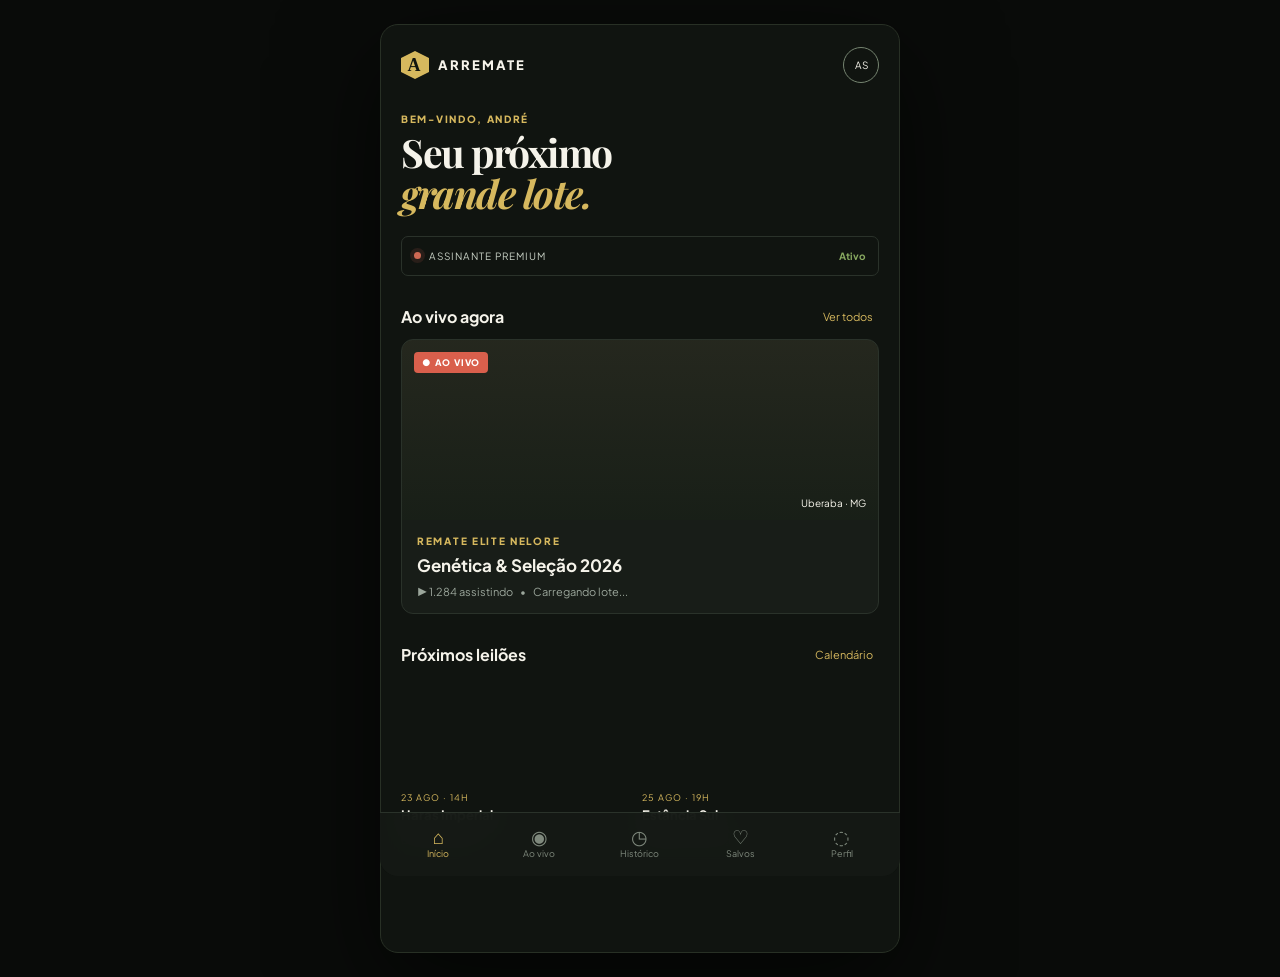
==== referenced-chatgpt-conversation-this-is-an/app-cliente-mobile/index.html @ c7da7d22 "feat: criar Modal HTML elegante para o botao Criar Alerta no app mobile" ====
<!doctype html>
<html lang="pt-BR">
  <head>
    <meta charset="UTF-8" />
    <meta name="viewport" content="width=device-width, initial-scale=1.0" />
    <meta name="theme-color" content="#101410" />
    <title>Arremate — Leilões premium</title>
    <link rel="stylesheet" href="style.css?v=5.0" />
  </head>
  <body>
    <main class="app-shell">
      <header class="topbar">
        <div class="brand"><span class="brand-mark">A</span><span>ARREMATE</span></div>
        <button class="avatar" aria-label="Abrir perfil">AS</button>
      </header>

      <section class="screen active" data-screen="home">
        <p class="eyebrow">BEM-VINDO, ANDRÉ</p>
        <h1>Seu próximo<br /><em>grande lote.</em></h1>
        <div class="membership"><span class="live-dot"></span><span>ASSINANTE PREMIUM</span><strong>Ativo</strong></div>
        <div class="section-heading"><h2>Ao vivo agora</h2><button data-go="live">Ver todos</button></div>
        <article class="auction-card" data-go="live">
          <div class="auction-image cattle-image"><span class="live-badge">● AO VIVO</span><div class="image-shade"></div><span class="auction-place">Uberaba · MG</span></div>
          <div class="auction-copy"><p>REMATE ELITE NELORE</p><h3>Genética &amp; Seleção 2026</h3><div><span>▶ 1.284 assistindo</span><span>•</span><span id="home-card-lot">Carregando lote...</span></div></div>
        </article>
        <div class="section-heading"><h2>Próximos leilões</h2><button>Calendário</button></div>
        <div class="upcoming-row">
          <article class="mini-auction"><div class="mini-image horse-image"></div><p>23 AGO · 14H</p><h3>Haras Imperial</h3><span>Equinos de elite</span></article>
          <article class="mini-auction"><div class="mini-image farm-image"></div><p>25 AGO · 19H</p><h3>Estância Sul</h3><span>Reprodutores Angus</span></article>
        </div>
      </section>

      <section class="screen" data-screen="live">
        <div class="backline"><button data-go="home">‹ Voltar</button><span class="live-badge">● AO VIVO</span></div>
        <div class="video-container">
          <div class="video-header">
            <span class="auth-badge">TRANSMISSÃO AUTORIZADA</span>
            <button id="change-video-btn" class="text-link-btn">Trocar vídeo ⚙</button>
          </div>
          <div class="video-wrapper">
            <div id="video-placeholder" class="video-placeholder">Carregando transmissão...</div>
            <iframe id="youtube-player" src="" title="Transmissão do Leilão" frameborder="0" allow="accelerometer; autoplay; clipboard-write; encrypted-media; gyroscope; picture-in-picture" allowfullscreen style="display:none;"></iframe>
          </div>
        </div>
        <div class="auction-title"><div><p>REMATE ELITE NELORE</p><h2>Genética &amp; Seleção 2026</h2></div><button class="icon-button favorite" aria-label="Favoritar">♡</button></div>
        <div class="lot-card">
          <div class="lot-label"><span>LOTE ATUAL</span><strong id="lot-number">047</strong></div>
          <div class="lot-main"><p>VALOR ATUAL</p><h1 id="price">R$ 18.500,00</h1><span class="up-arrow">↑ R$ 500,00 no último lance</span></div>
          <div class="lot-divider"></div>
          <h3 id="description">20 novilhas Nelore prenhes</h3>
          <p class="details">Linhagem selecionada · 24 meses · Fazenda Santa Clara</p>
          <div class="lot-actions"><button class="outline-button" id="alert-button">♢ Criar alerta</button><button class="gold-button" id="save-button">Salvar lote</button></div>
        </div>
        <button id="whatsapp-bid-btn" class="whatsapp-btn floating-bid-btn" style="display:none;">
          <span style="font-size:20px;">💬</span> Dar Lance pelo WhatsApp
        </button>
        <div class="section-heading history-heading"><h2>Movimentação</h2><button data-go="history">Histórico completo</button></div>
        <ol class="timeline">
          <li><span class="time">14:35:21</span><div><strong>R$ 18.500,00</strong><small>Novo lance registrado</small></div></li>
          <li><span class="time">14:35:08</span><div><strong>R$ 18.000,00</strong><small>Atualização de preço</small></div></li>
          <li><span class="time">14:34:32</span><div><strong>Lote 047</strong><small>Lote iniciado</small></div></li>
        </ol>
      </section>

      <section class="screen" data-screen="history">
        <p class="eyebrow">REMATE ELITE NELORE</p><h1>Histórico de<br /><em>lotes.</em></h1>
        <div class="filter-row"><button class="filter active-filter">Todos</button><button class="filter">Arrematados</button><button class="filter">Favoritos</button></div>
        <div class="history-list">
          <article><span class="lot-chip">047</span><div><strong>20 novilhas Nelore prenhes</strong><small>Agora · em andamento</small></div><b>R$ 18.500</b></article>
          <article><span class="lot-chip muted">046</span><div><strong>Touro Nelore PO, 36 meses</strong><small>14:28 · arrematado</small></div><b>R$ 42.000</b></article>
          <article><span class="lot-chip muted">045</span><div><strong>25 bezerras Nelore</strong><small>14:17 · arrematado</small></div><b>R$ 31.500</b></article>
          <article><span class="lot-chip muted">044</span><div><strong>Embriões sexados, lote especial</strong><small>14:02 · arrematado</small></div><b>R$ 27.000</b></article>
        </div>
      </section>

      <section class="screen" data-screen="favorites">
        <p class="eyebrow">SUA SELEÇÃO</p><h1>Lotes<br /><em>favoritos.</em></h1>
        <article class="saved-card"><div class="saved-image cattle-image"></div><div><span class="live-badge">● AO VIVO</span><h3>Lote 047</h3><p>20 novilhas Nelore prenhes</p><strong>R$ 18.500,00</strong></div></article>
        <div class="empty-note">Você receberá avisos quando houver novo lance nos lotes salvos.</div>
      </section>

      <section class="screen" data-screen="profile">
        <div class="profile-hero"><span class="profile-avatar">AS</span><div><p>ASSINANTE PREMIUM</p><h2>André Silva</h2><span>Plano ativo</span></div></div>
        <div class="profile-menu"><button>Minha assinatura <span>›</span></button><button>Notificações <span>›</span></button><button>Central de ajuda <span>›</span></button><button>Termos e privacidade <span>›</span></button></div>
      </section>

      <nav class="bottom-nav">
        <button class="nav-item active" data-go="home"><span>⌂</span>Início</button>
        <button class="nav-item" data-go="live"><span>◉</span>Ao vivo</button>
        <button class="nav-item" data-go="history"><span>◷</span>Histórico</button>
        <button class="nav-item" data-go="favorites"><span>♡</span>Salvos</button>
        <button class="nav-item" data-go="profile"><span>◌</span>Perfil</button>
      </nav>
    </main>
    <!-- Modal de Alerta de Palavras-Chave -->
    <div id="alert-modal" class="modal-overlay" style="display:none;">
      <div class="modal-card">
        <div class="modal-header">
          <h3>🔔 Criar Alerta por WhatsApp</h3>
          <button type="button" id="close-modal-btn" class="close-btn">&times;</button>
        </div>
        <p class="modal-sub">Receba avisos no WhatsApp quando lotes das suas categorias preferidas entrarem em pista.</p>
        
        <label class="modal-label">Categorias do Leilão:</label>
        <div class="keyword-chips">
          <button type="button" class="chip active" data-kw="Novilhas">Novilhas</button>
          <button type="button" class="chip active" data-kw="Nelore">Nelore</button>
          <button type="button" class="chip" data-kw="Machos">Machos</button>
          <button type="button" class="chip" data-kw="Bezerros">Bezerros</button>
          <button type="button" class="chip" data-kw="Matrizes">Matrizes</button>
          <button type="button" class="chip" data-kw="Angus">Angus</button>
          <button type="button" class="chip" data-kw="Equinos">Equinos</button>
        </div>

        <input type="text" id="alert-keywords-input" class="modal-input" placeholder="Ou digite palavras-chave (ex: Novilhas, Nelore)" value="Novilhas, Nelore" />

        <label class="modal-label">Seu WhatsApp (com DDD):</label>
        <input type="tel" id="alert-phone-input" class="modal-input" placeholder="(62) 99999-9999" />

        <div class="modal-actions">
          <button type="button" id="confirm-alert-btn" class="gold-button full-width">Ativar Alerta no WhatsApp</button>
        </div>
      </div>
    </div>

    <div class="toast" role="status"></div>
    <script src="app.js?v=10.0"></script>
  </body>
</html>
---- referenced-chatgpt-conversation-this-is-an/app-cliente-mobile/style.css ----
@import url('https://fonts.googleapis.com/css2?family=DM+Mono:wght@400;500&family=Playfair+Display:ital,wght@0,600;0,700;1,600&family=Plus+Jakarta+Sans:wght@400;500;600;700;800&display=swap');

:root { --bg:#101410; --surface:#181d18; --line:#2a322a; --soft:#9ba69b; --text:#f5f3ea; --gold:#d6b85e; --green:#89aa61; --red:#db765d; }
* { box-sizing:border-box; } body { margin:0; background:#090b09; color:var(--text); font-family:'Plus Jakarta Sans',sans-serif; } button { font:inherit; color:inherit; border:0; background:none; cursor:pointer; }
.app-shell { min-height:100vh; max-width:520px; margin:auto; background:var(--bg); padding:22px 20px 104px; position:relative; overflow:hidden; }
.topbar { display:flex; justify-content:space-between; align-items:center; margin-bottom:30px; }.brand { display:flex; align-items:center; gap:9px; letter-spacing:2px; font-weight:800; font-size:13px; }.brand-mark { display:grid; place-items:center; width:28px; height:28px; background:var(--gold); color:#12150f; font-family:Georgia; font-weight:700; font-size:18px; clip-path:polygon(50% 0,100% 25%,100% 75%,50% 100%,0 75%,0 25%); }.avatar { width:36px; height:36px; border:1px solid #758470; border-radius:50%; font-size:10px; }
.screen { display:none; animation:fade .25s ease; }.screen.active { display:block; } @keyframes fade { from {opacity:.2; transform:translateY(5px)} to {opacity:1; transform:none} }
.eyebrow, .auction-copy p, .auction-title p, .lot-main p, .profile-hero p { color:var(--gold); font-size:10px; letter-spacing:1.7px; font-weight:800; margin:0 0 7px; }.screen h1 { margin:0 0 22px; font-family:'Playfair Display',serif; font-size:39px; line-height:1.05; letter-spacing:-1.5px; }.screen h1 em { color:var(--gold); }.membership { height:40px; border:1px solid var(--line); border-radius:7px; padding:0 12px; display:flex; align-items:center; gap:8px; color:#c5cec2; font-size:10px; letter-spacing:1px; }.membership strong { margin-left:auto; color:var(--green); letter-spacing:0; }.live-dot { width:7px; height:7px; background:#cf6954; border-radius:50%; box-shadow:0 0 0 4px #cf695421; }
.section-heading { display:flex; align-items:center; justify-content:space-between; margin:30px 0 12px; }.section-heading h2 { font-size:16px; margin:0; }.section-heading button { font-size:11px; color:var(--gold); }.auction-card { background:var(--surface); border:1px solid var(--line); border-radius:12px; overflow:hidden; cursor:pointer; }.auction-image { height:180px; position:relative; }.cattle-image { background:linear-gradient(0deg,#19241544,#c4a96a13), url('https://images.unsplash.com/photo-1545468800-85cc9bc6ecf7?auto=format&fit=crop&w=900&q=80') center/cover; }.horse-image { background:url('https://images.unsplash.com/photo-1553284965-83fd3e82fa5a?auto=format&fit=crop&w=500&q=80') center/cover; }.farm-image { background:url('https://images.unsplash.com/photo-1500595046743-cd271d694d30?auto=format&fit=crop&w=500&q=80') center/cover; }.live-badge { background:#d95f4c; padding:5px 8px; border-radius:4px; color:white; font-size:9px; letter-spacing:.8px; font-weight:800; }.auction-image .live-badge { position:absolute; left:12px; top:12px; }.auction-place { position:absolute; right:12px; bottom:11px; font-size:10px; }.auction-copy { padding:15px; }.auction-copy h3 { margin:0 0 9px; font-size:17px; }.auction-copy div { color:var(--soft); font-size:11px; display:flex; gap:7px; }.upcoming-row { display:flex; gap:12px; overflow:hidden; }.mini-auction { width:48%; flex-shrink:0; }.mini-image { height:105px; border-radius:9px; margin-bottom:10px; }.mini-auction p { color:var(--gold); font-size:9px; letter-spacing:1px; margin:0 0 4px; }.mini-auction h3 { font-size:13px; margin:0 0 4px; }.mini-auction span { color:var(--soft); font-size:10px; }
.backline { display:flex; justify-content:space-between; align-items:center; margin-bottom:15px; }.backline button { color:#cbd0c8; font-size:12px; }
.video-container { background:var(--surface); border:1px solid #323b2f; border-radius:12px; overflow:hidden; box-shadow:0 8px 24px rgba(0,0,0,0.4); margin-bottom:12px; }
.video-header { display:flex; justify-content:space-between; align-items:center; padding:9px 12px; background:#141a13; border-bottom:1px solid #273024; font-size:10px; }
.auth-badge { color:#89aa61; font-weight:700; letter-spacing:1px; font-size:9px; display:flex; align-items:center; gap:6px; }
.auth-badge::before { content:''; display:inline-block; width:6px; height:6px; background:#89aa61; border-radius:50%; box-shadow:0 0 6px #89aa61; }
.text-link-btn { color:var(--gold); font-size:11px; cursor:pointer; opacity:0.85; transition:.2s; }
.text-link-btn:hover { opacity:1; text-decoration:underline; }
.video-wrapper { position:relative; width:100%; padding-top:56.25%; /* 16:9 Aspect Ratio */ background:#050705; }
.video-wrapper iframe { position:absolute; top:0; left:0; width:100%; height:100%; border:none; }
.video-placeholder { position:absolute; top:0; left:0; width:100%; height:100%; display:flex; align-items:center; justify-content:center; text-align:center; color:#7a8a76; font-size:12px; font-weight:600; padding:20px; background:#0a0e0a; letter-spacing:0.3px; }
.video-panel { height:210px; border-radius:12px; position:relative; overflow:hidden; display:flex; flex-direction:column; align-items:center; justify-content:center; }.video-panel:before { content:''; position:absolute; inset:0; background:#1014108a; }.video-panel > * { position:relative; }.play { width:54px; height:54px; padding-left:3px; display:grid; place-items:center; border:1px solid #ffffff8a; border-radius:50%; }.video-panel p { color:#fff; font-size:9px; letter-spacing:1px; margin:12px 0 3px; }.video-panel span { color:#d8ded5; font-size:11px; }.auction-title { display:flex; justify-content:space-between; align-items:center; margin:18px 2px; }.auction-title h2 { margin:0; font-size:18px; }.icon-button { width:38px; height:38px; border:1px solid var(--line); border-radius:50%; font-size:22px; }.lot-card { background:var(--surface); border:1px solid #394434; border-radius:12px; padding:17px; }.lot-label { display:flex; align-items:baseline; justify-content:space-between; }.lot-label span { font-size:10px; letter-spacing:1.5px; color:var(--soft); }.lot-label strong { color:var(--gold); font:600 28px 'Playfair Display'; }.lot-main { padding:13px 0 5px; }.lot-main h1 { margin:0 0 5px; font:700 30px 'Playfair Display'; letter-spacing:-1px; }.up-arrow { color:var(--green); font-size:11px; }.lot-divider { height:1px; background:var(--line); margin:15px 0; }.lot-card h3 { font-size:15px; margin:0 0 6px; }.details { color:var(--soft); font-size:11px; line-height:1.5; margin:0; }.lot-actions { display:flex; gap:10px; margin-top:16px; }.lot-actions button { padding:11px 10px; border-radius:6px; font-weight:700; font-size:11px; flex:1; }.outline-button { border:1px solid #566352; color:#e1e7de; }.gold-button { background:var(--gold); color:#222619; }.history-heading { margin-top:25px; }.timeline { list-style:none; padding:0; margin:0; border-left:1px solid #384036; }.timeline li { display:flex; gap:13px; padding:0 0 16px 14px; position:relative; }.timeline li:before { content:''; position:absolute; left:-4px; top:4px; width:7px; height:7px; border-radius:50%; background:var(--gold); }.time { color:var(--soft); font:10px 'DM Mono'; padding-top:2px; }.timeline strong { display:block; font-size:12px; }.timeline small { color:var(--soft); font-size:10px; }
.filter-row { display:flex; gap:7px; margin-bottom:18px; }.filter { border:1px solid var(--line); border-radius:99px; color:var(--soft); padding:8px 11px; font-size:11px; }.active-filter { color:#202518; background:var(--gold); border-color:var(--gold); }.history-list { display:grid; gap:8px; }.history-list article { padding:13px 10px; border:1px solid var(--line); border-radius:9px; display:grid; grid-template-columns:36px 1fr auto; gap:9px; align-items:center; }.lot-chip { display:grid; place-items:center; width:33px; height:33px; background:#31442d; color:#c9e0aa; border-radius:6px; font-size:11px; font-weight:800; }.lot-chip.muted { background:#292f29; color:#b1b9ad; }.history-list strong { font-size:11px; display:block; line-height:1.3; }.history-list small { color:var(--soft); font-size:9px; }.history-list b { color:var(--gold); font-size:11px; }.saved-card { display:flex; padding:10px; gap:12px; background:var(--surface); border:1px solid var(--line); border-radius:11px; }.saved-image { width:100px; height:123px; flex-shrink:0; border-radius:7px; }.saved-card .live-badge { display:inline-block; font-size:8px; padding:4px 6px; }.saved-card h3 { margin:12px 0 5px; font:700 24px 'Playfair Display'; }.saved-card p { color:var(--soft); font-size:11px; margin:0 0 12px; }.saved-card strong { color:var(--gold); font-size:13px; }.empty-note { margin-top:18px; border-left:2px solid var(--gold); padding:9px 12px; color:#b9c2b6; font-size:11px; line-height:1.6; }.profile-hero { display:flex; align-items:center; gap:14px; padding:10px 0 28px; }.profile-avatar { display:grid; place-items:center; width:64px; height:64px; border:1px solid var(--gold); border-radius:50%; color:var(--gold); font:700 18px 'Playfair Display'; }.profile-hero h2 { margin:0 0 4px; font-size:18px; }.profile-hero span:not(.profile-avatar) { color:var(--green); font-size:11px; }.profile-menu { display:grid; gap:1px; background:var(--line); border-radius:9px; overflow:hidden; }.profile-menu button { padding:17px 14px; background:var(--surface); text-align:left; font-size:12px; display:flex; justify-content:space-between; }.profile-menu span { color:var(--gold); font-size:18px; line-height:12px; }
.bottom-nav { position:fixed; z-index:3; bottom:0; left:50%; transform:translateX(-50%); width:min(520px,100%); display:flex; justify-content:space-around; padding:10px 8px 16px; background:#151a15f5; border-top:1px solid var(--line); backdrop-filter:blur(14px); }.nav-item { color:#7f897d; min-width:58px; font-size:9px; display:grid; gap:4px; justify-items:center; }.nav-item span { font-size:19px; height:20px; }.nav-item.active { color:var(--gold); }.toast { position:fixed; z-index:10; left:50%; bottom:92px; transform:translate(-50%,20px); opacity:0; pointer-events:none; background:#e5ebdd; color:#182015; border-radius:99px; padding:10px 16px; font-size:11px; font-weight:700; transition:.22s ease; white-space:nowrap; }.toast.show { opacity:1; transform:translate(-50%,0); }
@media (min-width:700px) { body { padding:24px; } .app-shell { min-height:calc(100vh - 48px); border:1px solid #283025; border-radius:18px; box-shadow:0 30px 100px #0009; } .bottom-nav { bottom:24px; border-radius:0 0 18px 18px; } }

.floating-bid-btn { position: fixed; bottom: 85px; left: 16px; width: calc(100% - 32px); z-index: 100; box-shadow: 0 4px 16px rgba(37,211,102,0.4); padding:14px; background:#25D366; color:#fff; border:none; border-radius:8px; font-size:16px; font-weight:800; cursor:pointer; align-items:center; justify-content:center; gap:8px; display: none; }

.modal-overlay { position: fixed; inset: 0; background: rgba(0,0,0,0.8); z-index: 1000; display: flex; align-items: center; justify-content: center; padding: 20px; backdrop-filter: blur(6px); }
.modal-card { background: #181d18; border: 1px solid #384238; border-radius: 16px; width: 100%; max-width: 440px; padding: 22px; box-shadow: 0 20px 50px rgba(0,0,0,0.8); animation: modalFade 0.2s ease; }
@keyframes modalFade { from { opacity: 0; transform: scale(0.95); } to { opacity: 1; transform: scale(1); } }
.modal-header { display: flex; justify-content: space-between; align-items: center; margin-bottom: 8px; }
.modal-header h3 { margin: 0; font-size: 17px; color: var(--text); }
.close-btn { font-size: 24px; color: var(--soft); border: 0; background: none; cursor: pointer; padding: 0 4px; }
.modal-sub { color: var(--soft); font-size: 11px; margin: 0 0 16px; line-height: 1.4; }
.modal-label { display: block; font-size: 11px; font-weight: 700; color: var(--gold); margin: 14px 0 8px; letter-spacing: 0.5px; text-transform: uppercase; }
.keyword-chips { display: flex; flex-wrap: wrap; gap: 6px; margin-bottom: 12px; }
.keyword-chips .chip { padding: 6px 12px; border-radius: 20px; border: 1px solid #333d33; background: #101410; color: var(--soft); font-size: 11px; font-weight: 600; cursor: pointer; transition: all 0.2s; }
.keyword-chips .chip.active { background: var(--gold); color: #151a15; border-color: var(--gold); font-weight: 700; }
.modal-input { width: 100%; padding: 12px; background: #101410; border: 1px solid #2e382e; border-radius: 8px; color: #fff; font-size: 13px; margin-bottom: 8px; font-family: inherit; }
.modal-input:focus { outline: none; border-color: var(--gold); }
.full-width { width: 100%; padding: 14px; border-radius: 8px; font-size: 13px; font-weight: 700; border: none; cursor: pointer; margin-top: 10px; }
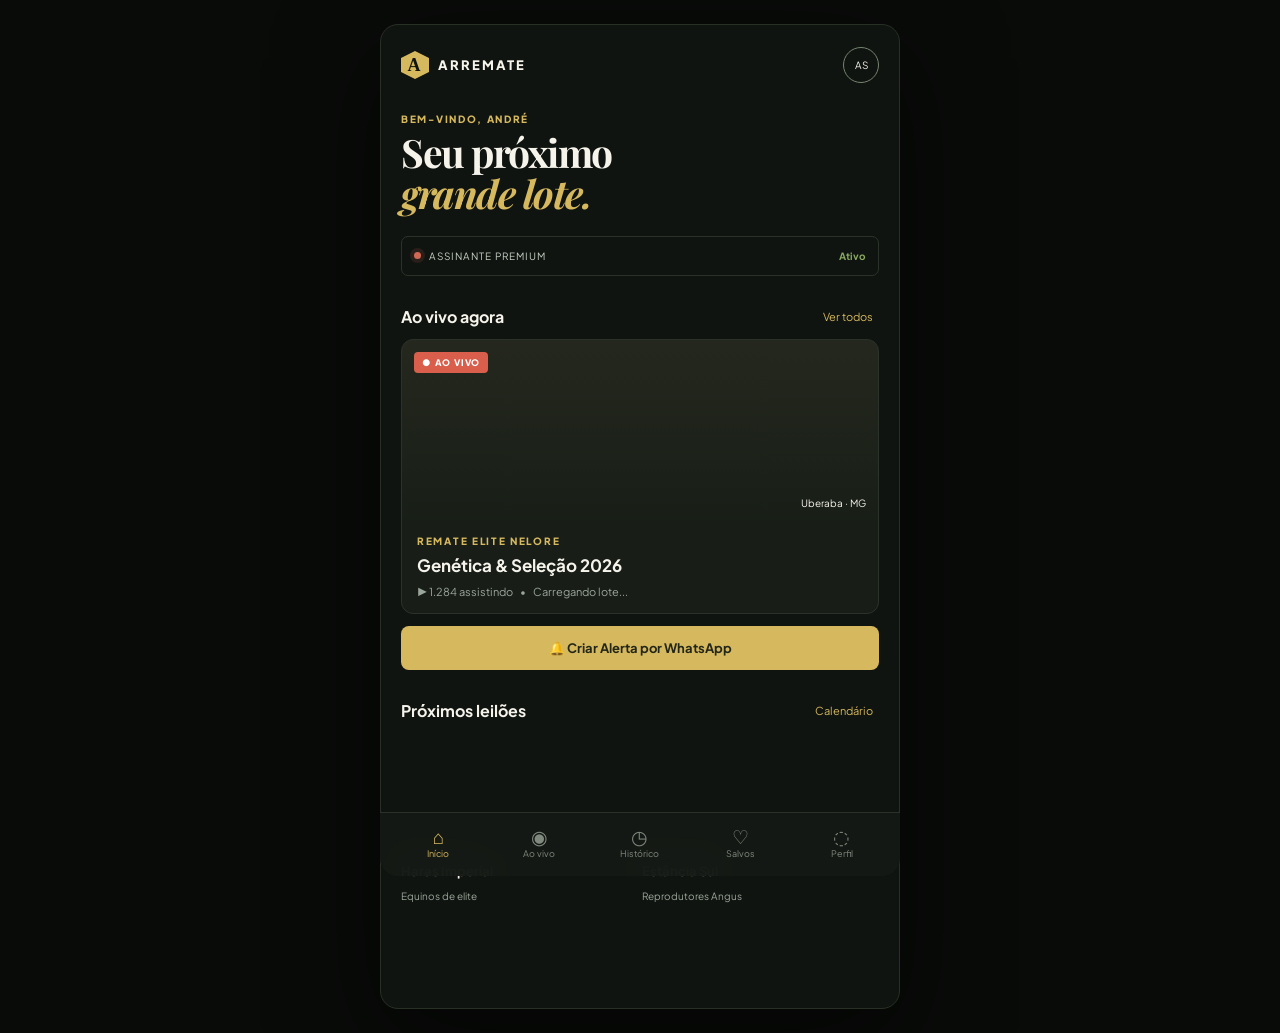
==== commit 4f97be66: "feat: adicionar botao Criar Alerta destacado na Tela Inicial e vincular acao a todas as instancias d" ====
--- a/referenced-chatgpt-conversation-this-is-an/app-cliente-mobile/index.html
+++ b/referenced-chatgpt-conversation-this-is-an/app-cliente-mobile/index.html
@@ -23,6 +23,7 @@
           <div class="auction-image cattle-image"><span class="live-badge">● AO VIVO</span><div class="image-shade"></div><span class="auction-place">Uberaba · MG</span></div>
           <div class="auction-copy"><p>REMATE ELITE NELORE</p><h3>Genética &amp; Seleção 2026</h3><div><span>▶ 1.284 assistindo</span><span>•</span><span id="home-card-lot">Carregando lote...</span></div></div>
         </article>
+        <button type="button" class="gold-button full-width create-alert-btn" style="margin-top:12px;">🔔 Criar Alerta por WhatsApp</button>
         <div class="section-heading"><h2>Próximos leilões</h2><button>Calendário</button></div>
         <div class="upcoming-row">
           <article class="mini-auction"><div class="mini-image horse-image"></div><p>23 AGO · 14H</p><h3>Haras Imperial</h3><span>Equinos de elite</span></article>
@@ -124,6 +125,6 @@
     </div>
 
     <div class="toast" role="status"></div>
-    <script src="app.js?v=10.0"></script>
+    <script src="app.js?v=11.0"></script>
   </body>
 </html>
